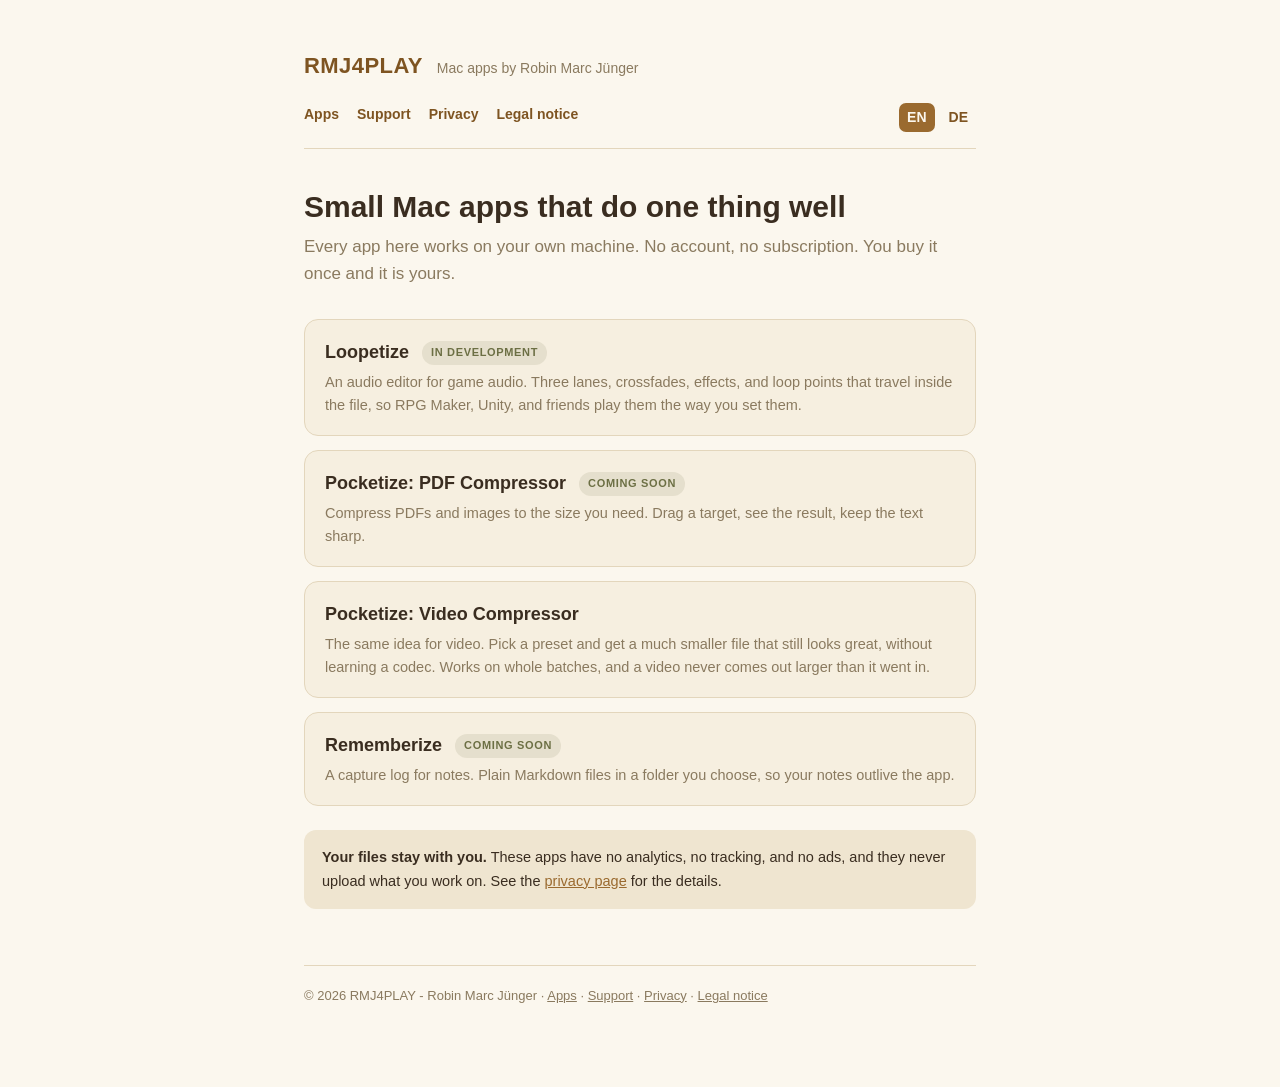
==== index.html @ c9fccd5a "Add files via upload" ====
<!DOCTYPE html>
<html lang="en">
<head>
<meta charset="UTF-8">
<meta name="viewport" content="width=device-width, initial-scale=1">
<title>RMJ4PLAY, Mac apps by Robin Marc Jünger</title>
<meta name="description" content="Small, focused Mac apps. Your files stay on your machine.">
<link rel="stylesheet" href="style.css">
</head>
<body>
<div class="wrap">

  <header class="site">
    <a class="brand" href="index.html">RMJ4PLAY</a>
    <span class="tagline">Mac apps by Robin Marc Jünger</span>
  </header>

  <nav class="site">
    <a href="index.html">Apps</a>
    <a href="support.html">Support</a>
    <a href="privacy.html">Privacy</a>
    <a href="imprint.html">Legal notice</a>
    <span class="langswitch">
      <a href="index.html" class="active">EN</a>
      <a href="index-de.html">DE</a>
    </span>
  </nav>

  <h1>Small Mac apps that do one thing well</h1>
  <p class="lede">
    Every app here works on your own machine. No account, no subscription.
    You buy it once and it is yours.
  </p>

  <div class="apps">

    <div class="app">
      <h2>Loopetize <span class="badge">In development</span></h2>
      <p>
        An audio editor for game audio. Three lanes, crossfades, effects, and
        loop points that travel inside the file, so RPG Maker, Unity, and
        friends play them the way you set them.
      </p>
    </div>

    <div class="app">
      <h2>Pocketize: PDF Compressor <span class="badge">Coming soon</span></h2>
      <p>
        Compress PDFs and images to the size you need. Drag a target, see the
        result, keep the text sharp.
      </p>
    </div>

    <div class="app">
      <h2>Pocketize: Video Compressor</h2>
      <p>
        The same idea for video. Pick a preset and get a much smaller file that
        still looks great, without learning a codec. Works on whole batches, and
        a video never comes out larger than it went in.
      </p>
    </div>

    <div class="app">
      <h2>Rememberize <span class="badge">Coming soon</span></h2>
      <p>
        A capture log for notes. Plain Markdown files in a folder you choose,
        so your notes outlive the app.
      </p>
    </div>

  </div>

  <div class="note">
    <strong>Your files stay with you.</strong> These apps have no analytics, no
    tracking, and no ads, and they never upload what you work on. See the
    <a href="privacy.html">privacy page</a> for the details.
  </div>

  <footer class="site">
    © 2026 RMJ4PLAY - Robin Marc Jünger ·
    <a href="index.html">Apps</a> ·
    <a href="support.html">Support</a> ·
    <a href="privacy.html">Privacy</a> ·
    <a href="imprint.html">Legal notice</a>
  </footer>

</div>
</body>
</html>
---- style.css ----
/* RMJ4PLAY site styles.
   Self contained on purpose: no fonts, scripts, or trackers are loaded from
   anywhere, so the site itself collects nothing. */

:root {
  --paper: #FBF7EE;
  --paper-card: #F6EFE0;
  --paper-deep: #EFE5D0;
  --gold: #9A6A2F;
  --gold-soft: #C89B5E;
  --ink: #3A2D20;
  --bronze: #7E5421;
  --olive: #6C6F44;
  --line: #E3D6BC;
  --muted: #8A7A5F;
}

* { box-sizing: border-box; }

body {
  margin: 0;
  background: var(--paper);
  color: var(--ink);
  font-family: -apple-system, BlinkMacSystemFont, "Segoe UI", Roboto, sans-serif;
  line-height: 1.6;
  -webkit-font-smoothing: antialiased;
}

.wrap {
  max-width: 720px;
  margin: 0 auto;
  padding: 48px 24px 80px;
}

header.site {
  display: flex;
  align-items: baseline;
  gap: 14px;
  flex-wrap: wrap;
  margin-bottom: 8px;
}

.brand {
  font-size: 22px;
  font-weight: 700;
  letter-spacing: 0.02em;
  color: var(--bronze);
  text-decoration: none;
}

.tagline {
  color: var(--muted);
  font-size: 14px;
}

nav.site {
  margin: 20px 0 40px;
  padding-bottom: 16px;
  border-bottom: 1px solid var(--line);
  display: flex;
  gap: 18px;
  flex-wrap: wrap;
}

nav.site a {
  color: var(--bronze);
  text-decoration: none;
  font-size: 14px;
  font-weight: 600;
}

nav.site a:hover { color: var(--gold); text-decoration: underline; }

h1 {
  font-size: 30px;
  line-height: 1.2;
  margin: 0 0 8px;
  font-weight: 700;
}

h2 {
  font-size: 19px;
  margin: 34px 0 10px;
  font-weight: 700;
}

h3 {
  font-size: 15px;
  margin: 22px 0 6px;
  font-weight: 700;
  color: var(--bronze);
}

p { margin: 0 0 14px; }

.lede {
  font-size: 17px;
  color: var(--muted);
  margin-bottom: 32px;
}

a { color: var(--gold); }

.apps { display: grid; gap: 14px; margin: 28px 0 8px; }

.app {
  background: var(--paper-card);
  border: 1px solid var(--line);
  border-radius: 14px;
  padding: 18px 20px;
}

.app h2 { margin: 0 0 4px; font-size: 18px; }

.app p { margin: 0; color: var(--muted); font-size: 14.5px; }

.badge {
  display: inline-block;
  font-size: 11px;
  font-weight: 700;
  letter-spacing: 0.06em;
  text-transform: uppercase;
  color: var(--olive);
  background: rgba(108, 111, 68, 0.12);
  border-radius: 999px;
  padding: 3px 9px;
  margin-left: 8px;
  vertical-align: 2px;
}

.note {
  background: var(--paper-deep);
  border-radius: 12px;
  padding: 16px 18px;
  margin: 24px 0;
  font-size: 14.5px;
}

address {
  font-style: normal;
  line-height: 1.7;
}

.lang {
  font-size: 12px;
  letter-spacing: 0.1em;
  text-transform: uppercase;
  color: var(--muted);
  margin: 36px 0 10px;
  padding-top: 20px;
  border-top: 1px solid var(--line);
}

footer.site {
  margin-top: 56px;
  padding-top: 20px;
  border-top: 1px solid var(--line);
  font-size: 13px;
  color: var(--muted);
}

footer.site a { color: var(--muted); }

@media (prefers-color-scheme: dark) {
  :root {
    --paper: #23201B;
    --paper-card: #2C2820;
    --paper-deep: #332E25;
    --ink: #EFE6D6;
    --bronze: #D4A868;
    --line: #453D30;
    --muted: #A2957E;
    --gold: #D9A55F;
  }
}

/* Language switch, top right. Text rather than flags: a language is not a
   country, and German is not only spoken in Germany. */
.langswitch {
  margin-left: auto;
  display: flex;
  gap: 6px;
  align-items: center;
  font-size: 13px;
}

.langswitch a {
  color: var(--muted);
  text-decoration: none;
  padding: 3px 8px;
  border-radius: 7px;
  font-weight: 600;
}

.langswitch a:hover { color: var(--bronze); background: var(--paper-deep); }

.langswitch a.active {
  color: var(--paper);
  background: var(--gold);
}

@media (prefers-color-scheme: dark) {
  .langswitch a.active { color: #23201B; }
}
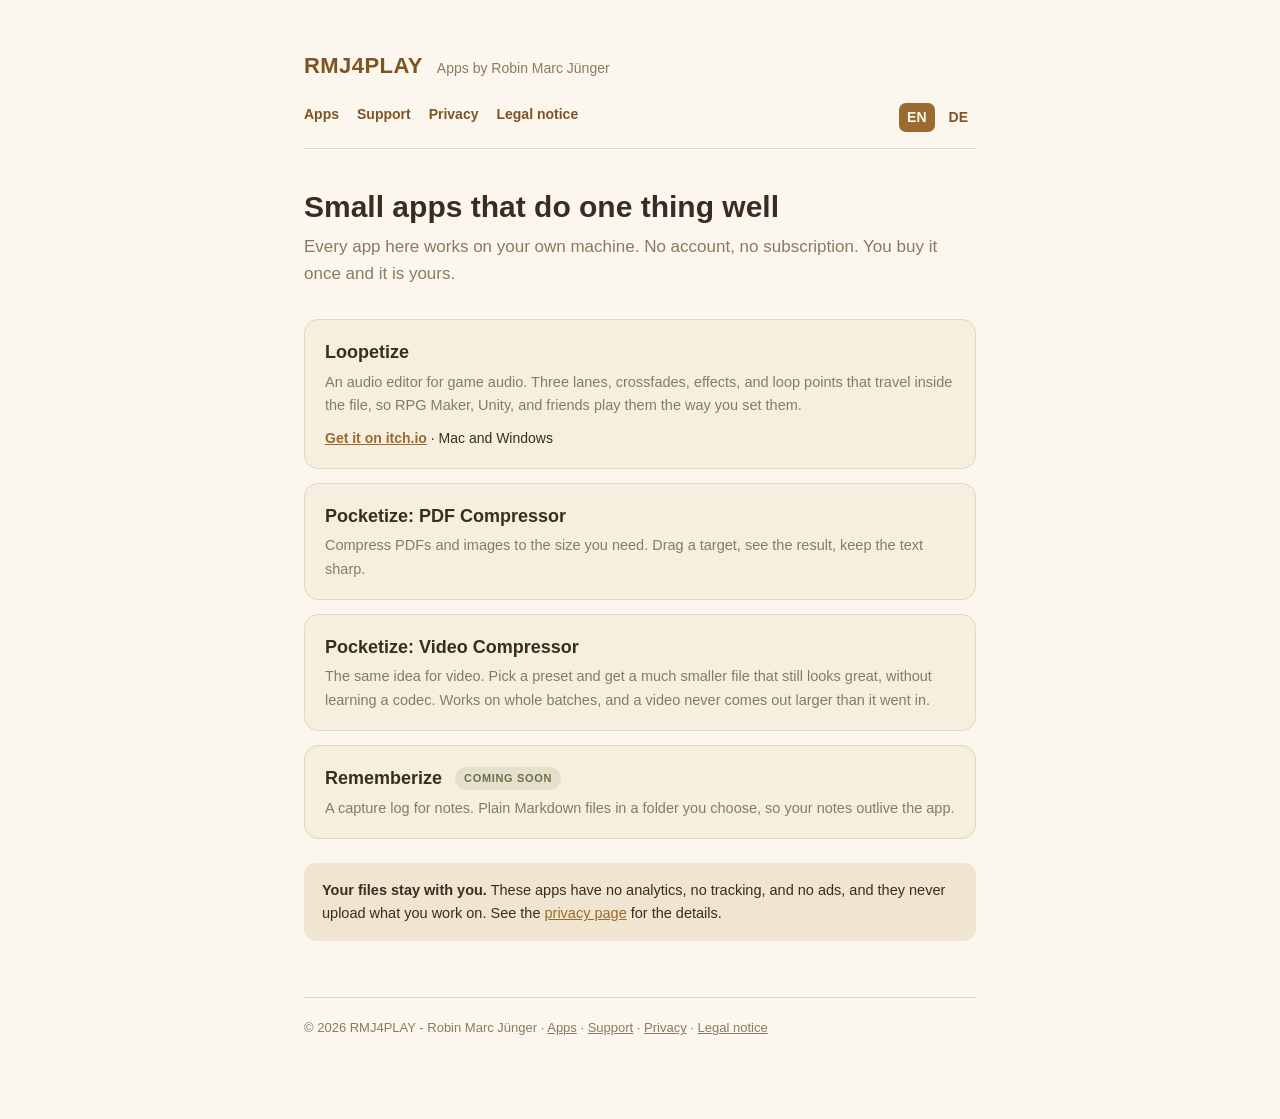
==== commit cf37a369: "Add files via upload" ====
--- a/index.html
+++ b/index.html
@@ -3,8 +3,8 @@
 <head>
 <meta charset="UTF-8">
 <meta name="viewport" content="width=device-width, initial-scale=1">
-<title>RMJ4PLAY, Mac apps by Robin Marc Jünger</title>
-<meta name="description" content="Small, focused Mac apps. Your files stay on your machine.">
+<title>RMJ4PLAY, apps by Robin Marc Jünger</title>
+<meta name="description" content="Small, focused apps for Mac and Windows. Your files stay on your machine.">
 <link rel="stylesheet" href="style.css">
 </head>
 <body>
@@ -12,7 +12,7 @@
 
   <header class="site">
     <a class="brand" href="index.html">RMJ4PLAY</a>
-    <span class="tagline">Mac apps by Robin Marc Jünger</span>
+    <span class="tagline">Apps by Robin Marc Jünger</span>
   </header>
 
   <nav class="site">
@@ -26,7 +26,7 @@
     </span>
   </nav>
 
-  <h1>Small Mac apps that do one thing well</h1>
+  <h1>Small apps that do one thing well</h1>
   <p class="lede">
     Every app here works on your own machine. No account, no subscription.
     You buy it once and it is yours.
@@ -35,16 +35,17 @@
   <div class="apps">
 
     <div class="app">
-      <h2>Loopetize <span class="badge">In development</span></h2>
+      <h2>Loopetize</h2>
       <p>
         An audio editor for game audio. Three lanes, crossfades, effects, and
         loop points that travel inside the file, so RPG Maker, Unity, and
         friends play them the way you set them.
       </p>
+      <p class="get"><a href="https://rmj4play.itch.io/loopetize">Get it on itch.io</a> · Mac and Windows</p>
     </div>
 
     <div class="app">
-      <h2>Pocketize: PDF Compressor <span class="badge">Coming soon</span></h2>
+      <h2>Pocketize: PDF Compressor</h2>
       <p>
         Compress PDFs and images to the size you need. Drag a target, see the
         result, keep the text sharp.
--- a/style.css
+++ b/style.css
@@ -114,6 +114,9 @@
 
 .app p { margin: 0; color: var(--muted); font-size: 14.5px; }
 
+.app p.get { margin-top: 10px; color: var(--ink); font-size: 14px; }
+.app p.get a { font-weight: 600; }
+
 .badge {
   display: inline-block;
   font-size: 11px;
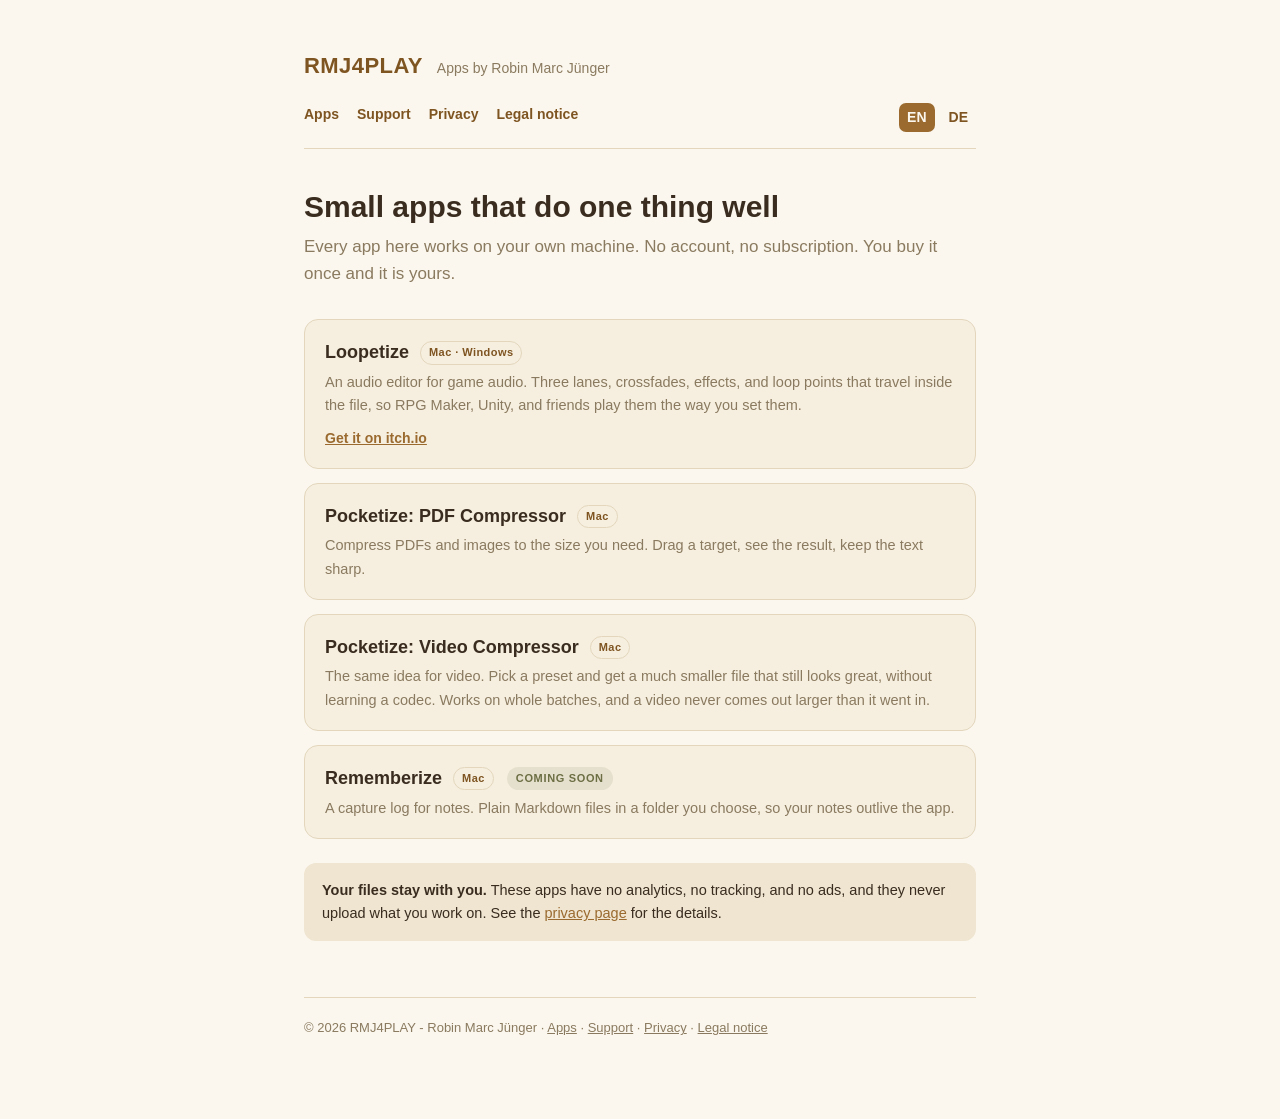
==== commit 1066fda2: "Add files via upload" ====
--- a/index.html
+++ b/index.html
@@ -35,17 +35,17 @@
   <div class="apps">
 
     <div class="app">
-      <h2>Loopetize</h2>
+      <h2>Loopetize <span class="platform">Mac · Windows</span></h2>
       <p>
         An audio editor for game audio. Three lanes, crossfades, effects, and
         loop points that travel inside the file, so RPG Maker, Unity, and
         friends play them the way you set them.
       </p>
-      <p class="get"><a href="https://rmj4play.itch.io/loopetize">Get it on itch.io</a> · Mac and Windows</p>
+      <p class="get"><a href="https://rmj4play.itch.io/loopetize">Get it on itch.io</a></p>
     </div>
 
     <div class="app">
-      <h2>Pocketize: PDF Compressor</h2>
+      <h2>Pocketize: PDF Compressor <span class="platform">Mac</span></h2>
       <p>
         Compress PDFs and images to the size you need. Drag a target, see the
         result, keep the text sharp.
@@ -53,7 +53,7 @@
     </div>
 
     <div class="app">
-      <h2>Pocketize: Video Compressor</h2>
+      <h2>Pocketize: Video Compressor <span class="platform">Mac</span></h2>
       <p>
         The same idea for video. Pick a preset and get a much smaller file that
         still looks great, without learning a codec. Works on whole batches, and
@@ -62,7 +62,7 @@
     </div>
 
     <div class="app">
-      <h2>Rememberize <span class="badge">Coming soon</span></h2>
+      <h2>Rememberize <span class="platform">Mac</span> <span class="badge">Coming soon</span></h2>
       <p>
         A capture log for notes. Plain Markdown files in a folder you choose,
         so your notes outlive the app.
--- a/style.css
+++ b/style.css
@@ -117,6 +117,19 @@
 .app p.get { margin-top: 10px; color: var(--ink); font-size: 14px; }
 .app p.get a { font-weight: 600; }
 
+.platform {
+  display: inline-block;
+  font-size: 11px;
+  font-weight: 600;
+  letter-spacing: 0.04em;
+  color: var(--bronze);
+  border: 1px solid var(--line);
+  border-radius: 999px;
+  padding: 2px 8px;
+  margin-left: 6px;
+  vertical-align: 2px;
+}
+
 .badge {
   display: inline-block;
   font-size: 11px;
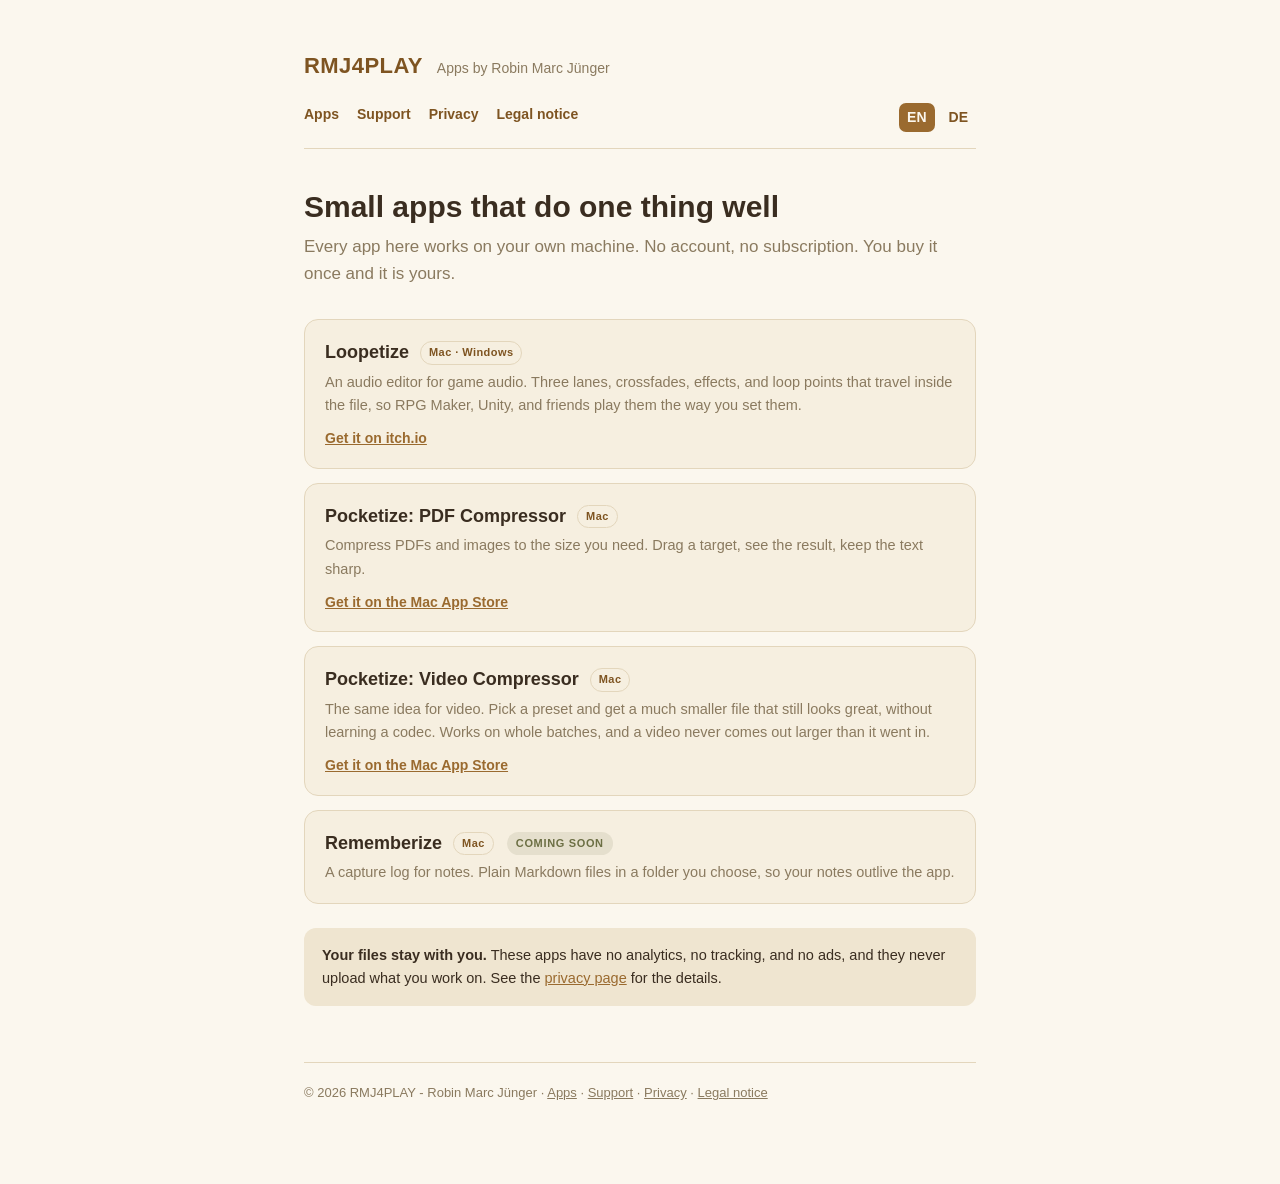
==== commit d54b5ddf: "Add files via upload" ====
--- a/index.html
+++ b/index.html
@@ -50,6 +50,7 @@
         Compress PDFs and images to the size you need. Drag a target, see the
         result, keep the text sharp.
       </p>
+      <p class="get"><a href="https://apps.apple.com/app/id6822476097">Get it on the Mac App Store</a></p>
     </div>
 
     <div class="app">
@@ -59,6 +60,7 @@
         still looks great, without learning a codec. Works on whole batches, and
         a video never comes out larger than it went in.
       </p>
+      <p class="get"><a href="https://apps.apple.com/app/id6816209682">Get it on the Mac App Store</a></p>
     </div>
 
     <div class="app">
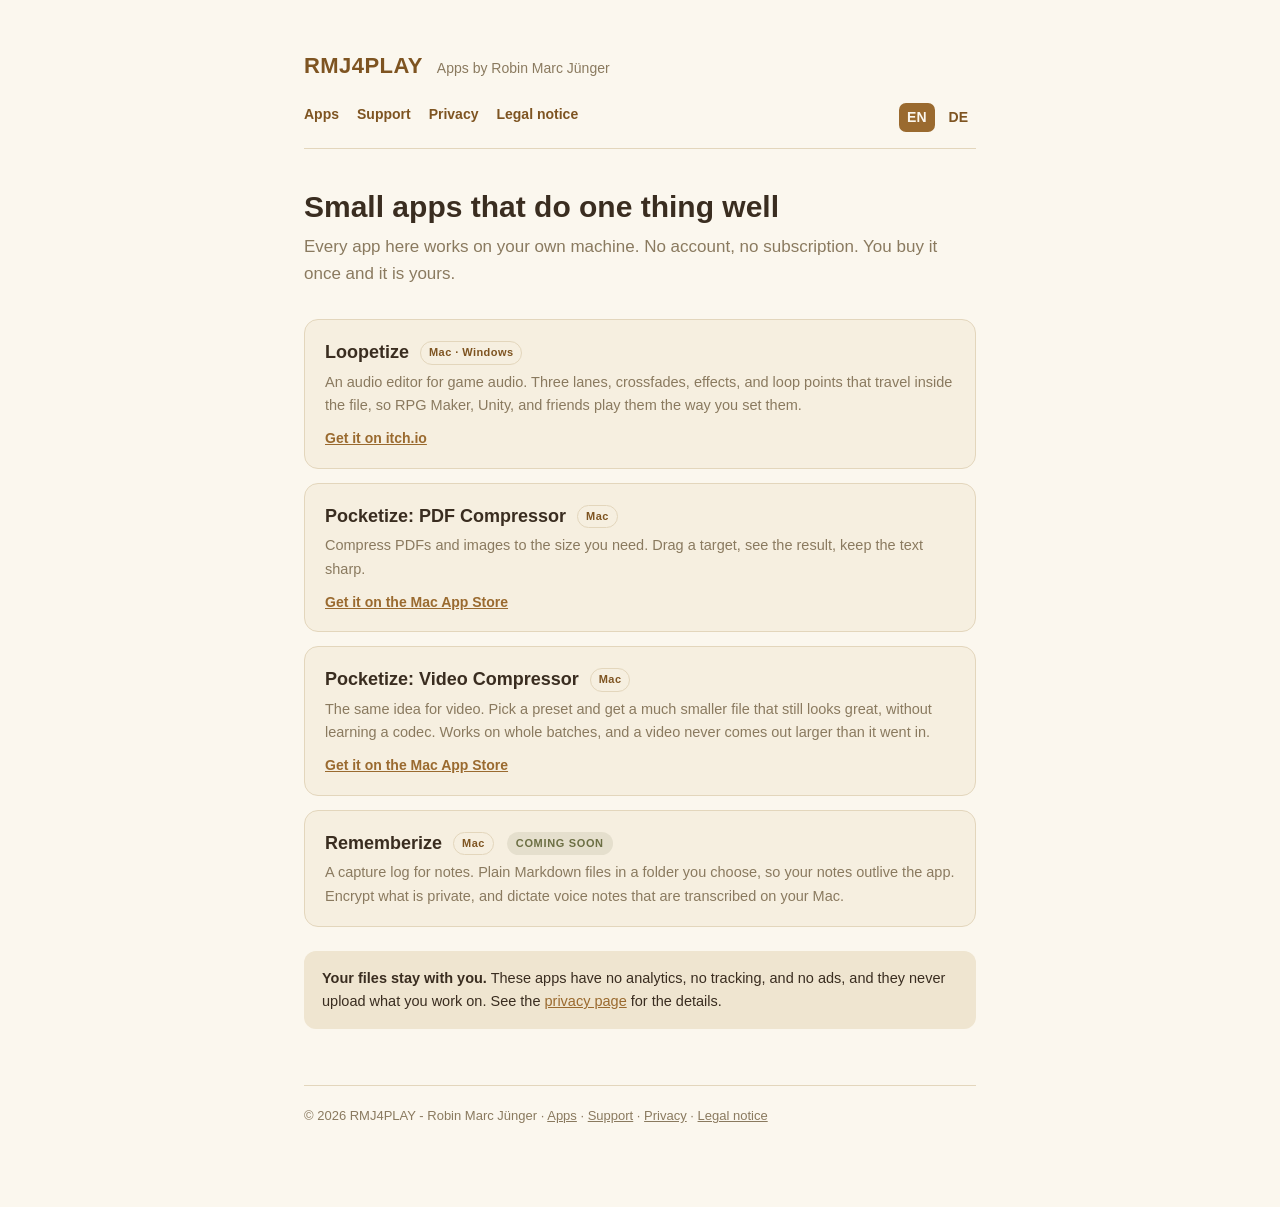
==== commit b4261a02: "Add files via upload" ====
--- a/index.html
+++ b/index.html
@@ -41,7 +41,7 @@
         loop points that travel inside the file, so RPG Maker, Unity, and
         friends play them the way you set them.
       </p>
-      <p class="get"><a href="https://rmj4play.itch.io/loopetize">Get it on itch.io</a></p>
+      <p class="get"><a href="https://rmj4play.itch.io/loopetize" target="_blank" rel="noopener">Get it on itch.io</a></p>
     </div>
 
     <div class="app">
@@ -50,7 +50,7 @@
         Compress PDFs and images to the size you need. Drag a target, see the
         result, keep the text sharp.
       </p>
-      <p class="get"><a href="https://apps.apple.com/app/id6822476097">Get it on the Mac App Store</a></p>
+      <p class="get"><a href="https://apps.apple.com/app/id6822476097" target="_blank" rel="noopener">Get it on the Mac App Store</a></p>
     </div>
 
     <div class="app">
@@ -60,14 +60,15 @@
         still looks great, without learning a codec. Works on whole batches, and
         a video never comes out larger than it went in.
       </p>
-      <p class="get"><a href="https://apps.apple.com/app/id6816209682">Get it on the Mac App Store</a></p>
+      <p class="get"><a href="https://apps.apple.com/app/id6816209682" target="_blank" rel="noopener">Get it on the Mac App Store</a></p>
     </div>
 
     <div class="app">
       <h2>Rememberize <span class="platform">Mac</span> <span class="badge">Coming soon</span></h2>
       <p>
         A capture log for notes. Plain Markdown files in a folder you choose,
-        so your notes outlive the app.
+        so your notes outlive the app. Encrypt what is private, and dictate
+        voice notes that are transcribed on your Mac.
       </p>
     </div>
 
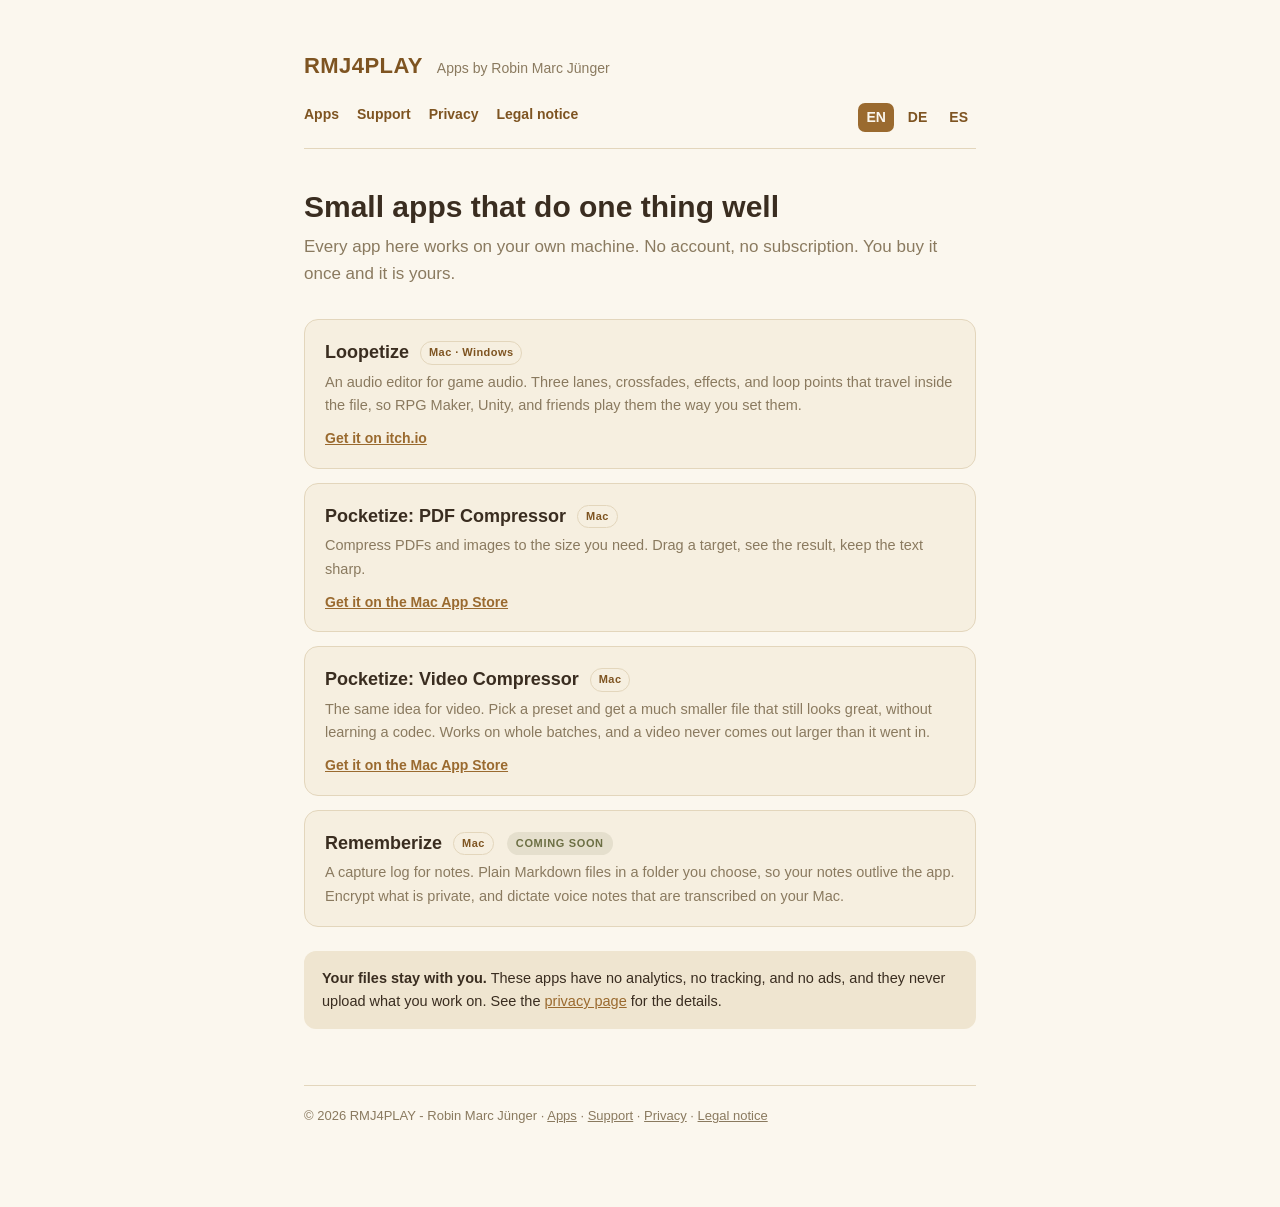
==== commit 29540027: "Add files via upload" ====
--- a/index.html
+++ b/index.html
@@ -23,6 +23,7 @@
     <span class="langswitch">
       <a href="index.html" class="active">EN</a>
       <a href="index-de.html">DE</a>
+      <a href="index-es.html">ES</a>
     </span>
   </nav>
 
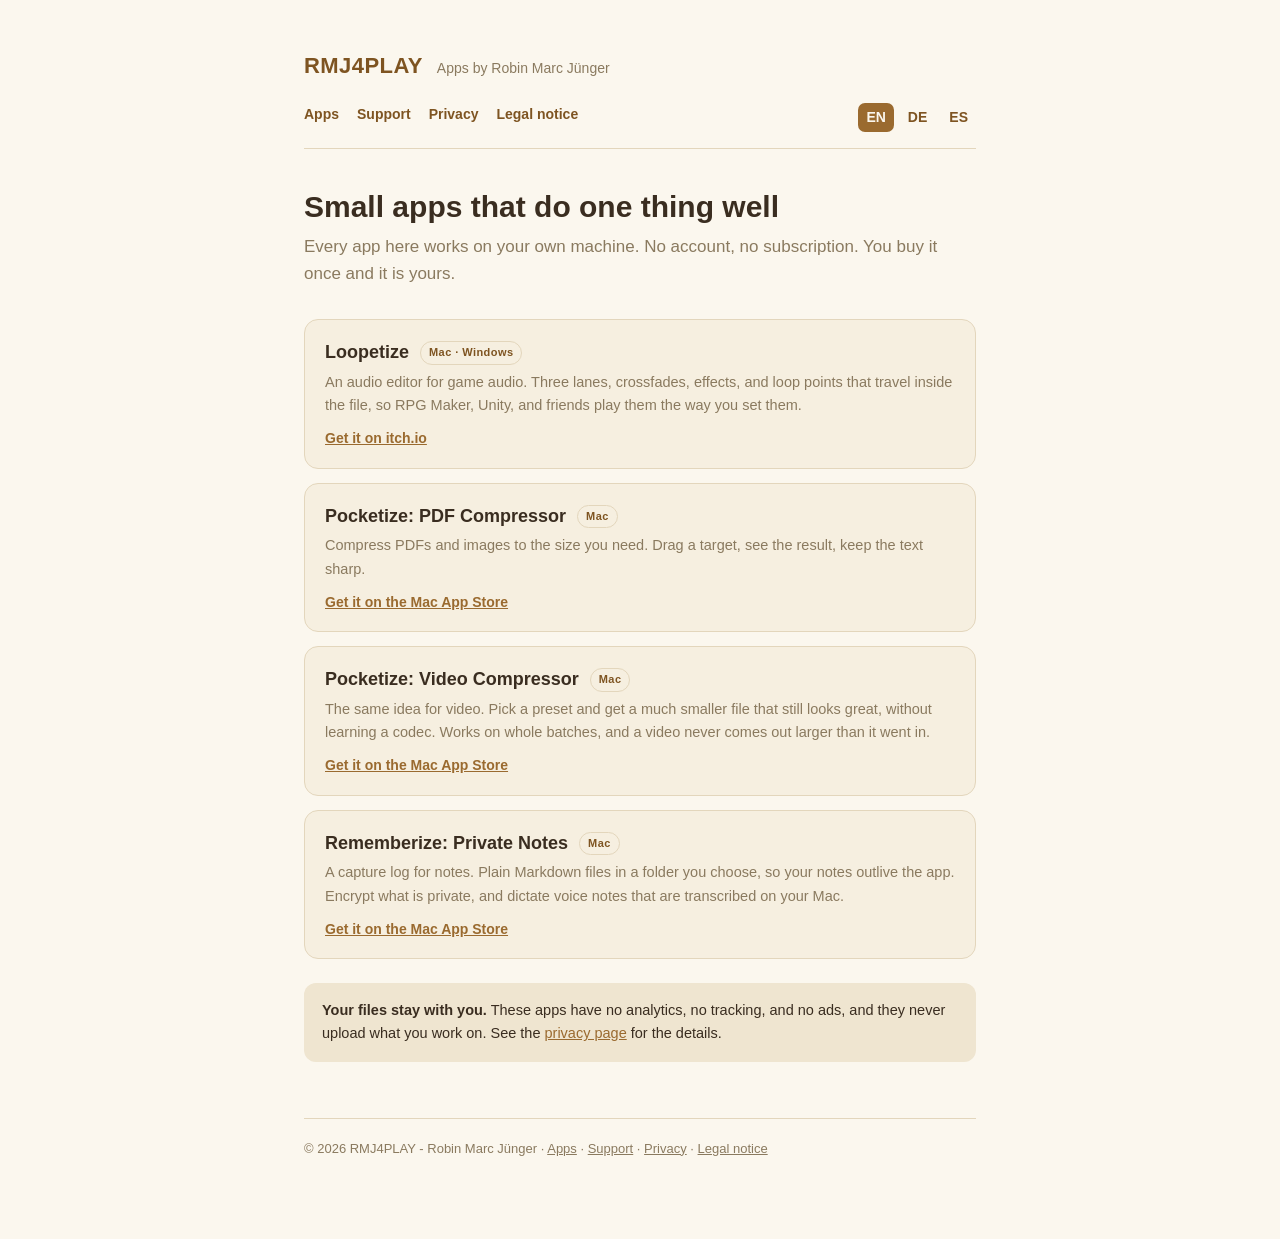
==== commit 24a4d0b3: "Add files via upload" ====
--- a/index.html
+++ b/index.html
@@ -65,12 +65,13 @@
     </div>
 
     <div class="app">
-      <h2>Rememberize <span class="platform">Mac</span> <span class="badge">Coming soon</span></h2>
+      <h2>Rememberize: Private Notes <span class="platform">Mac</span></h2>
       <p>
         A capture log for notes. Plain Markdown files in a folder you choose,
         so your notes outlive the app. Encrypt what is private, and dictate
         voice notes that are transcribed on your Mac.
       </p>
+      <p class="get"><a href="https://apps.apple.com/app/id6826903076" target="_blank" rel="noopener">Get it on the Mac App Store</a></p>
     </div>
 
   </div>
